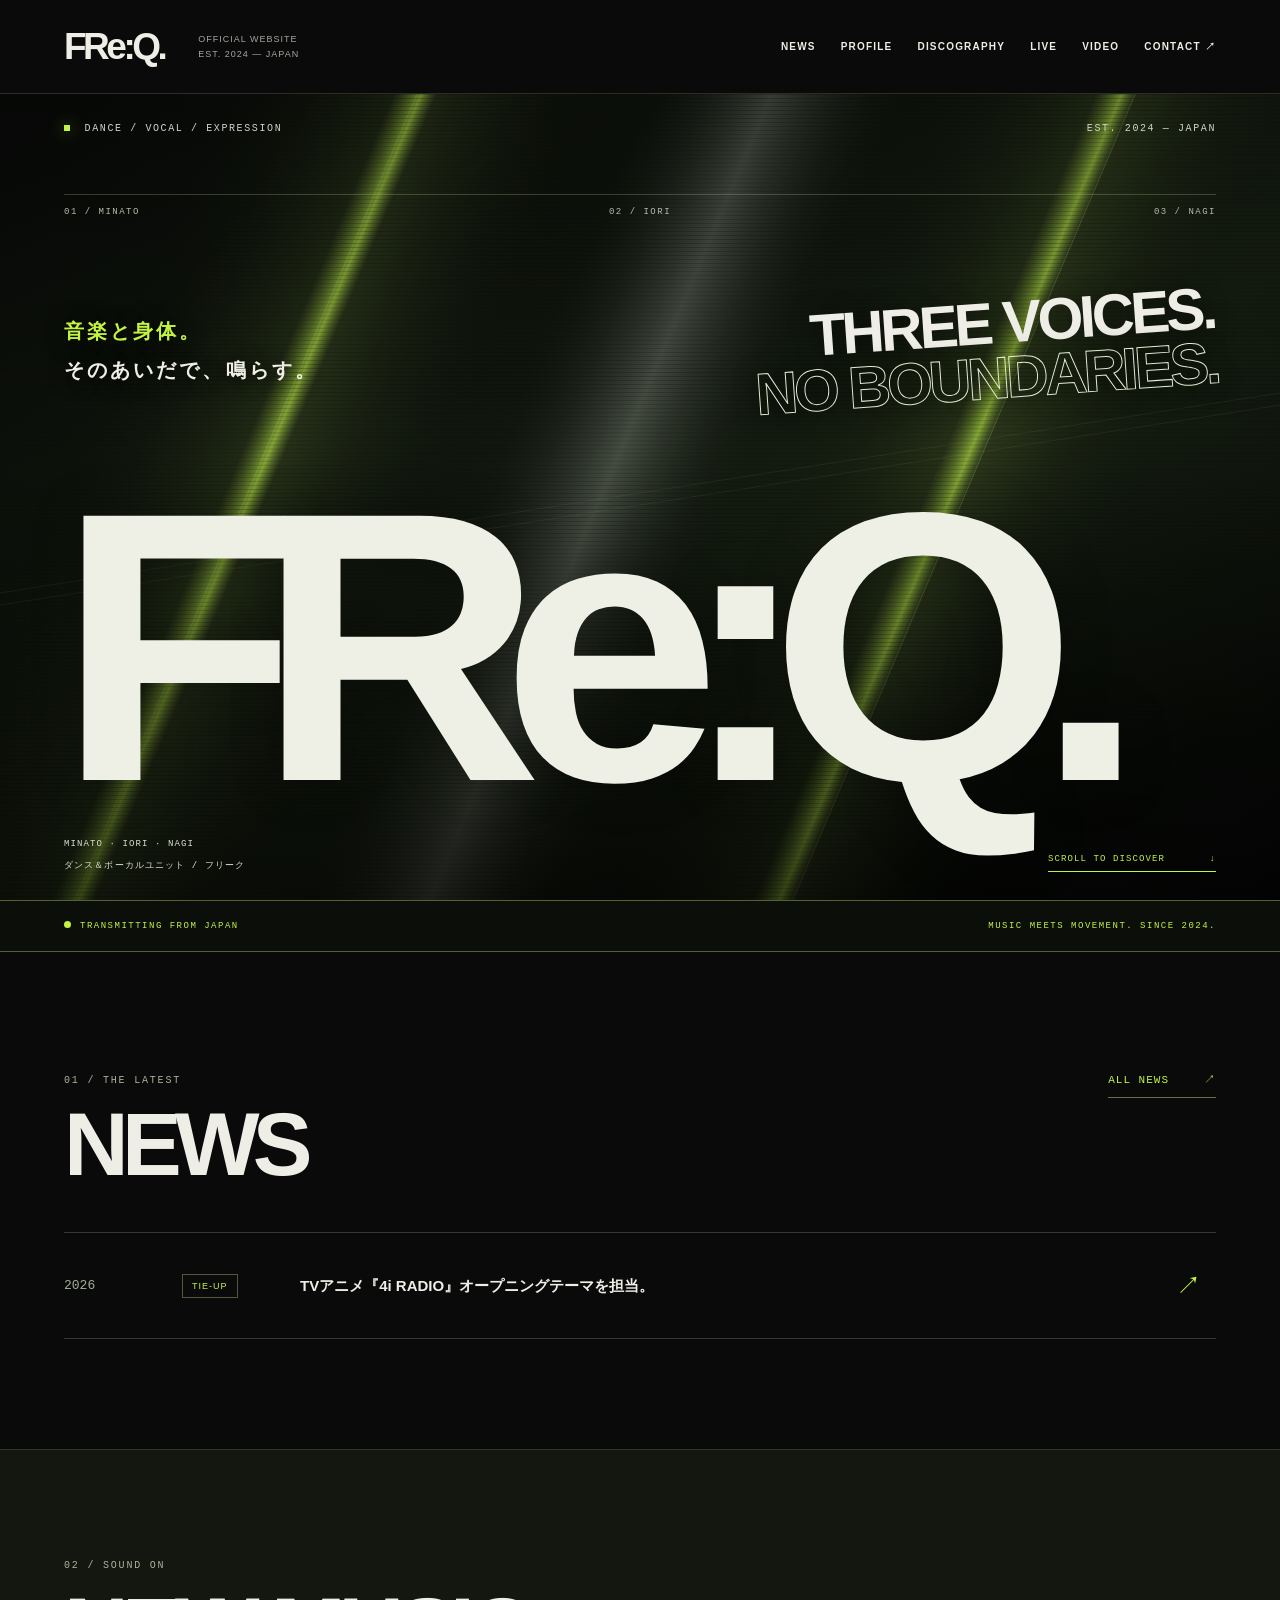
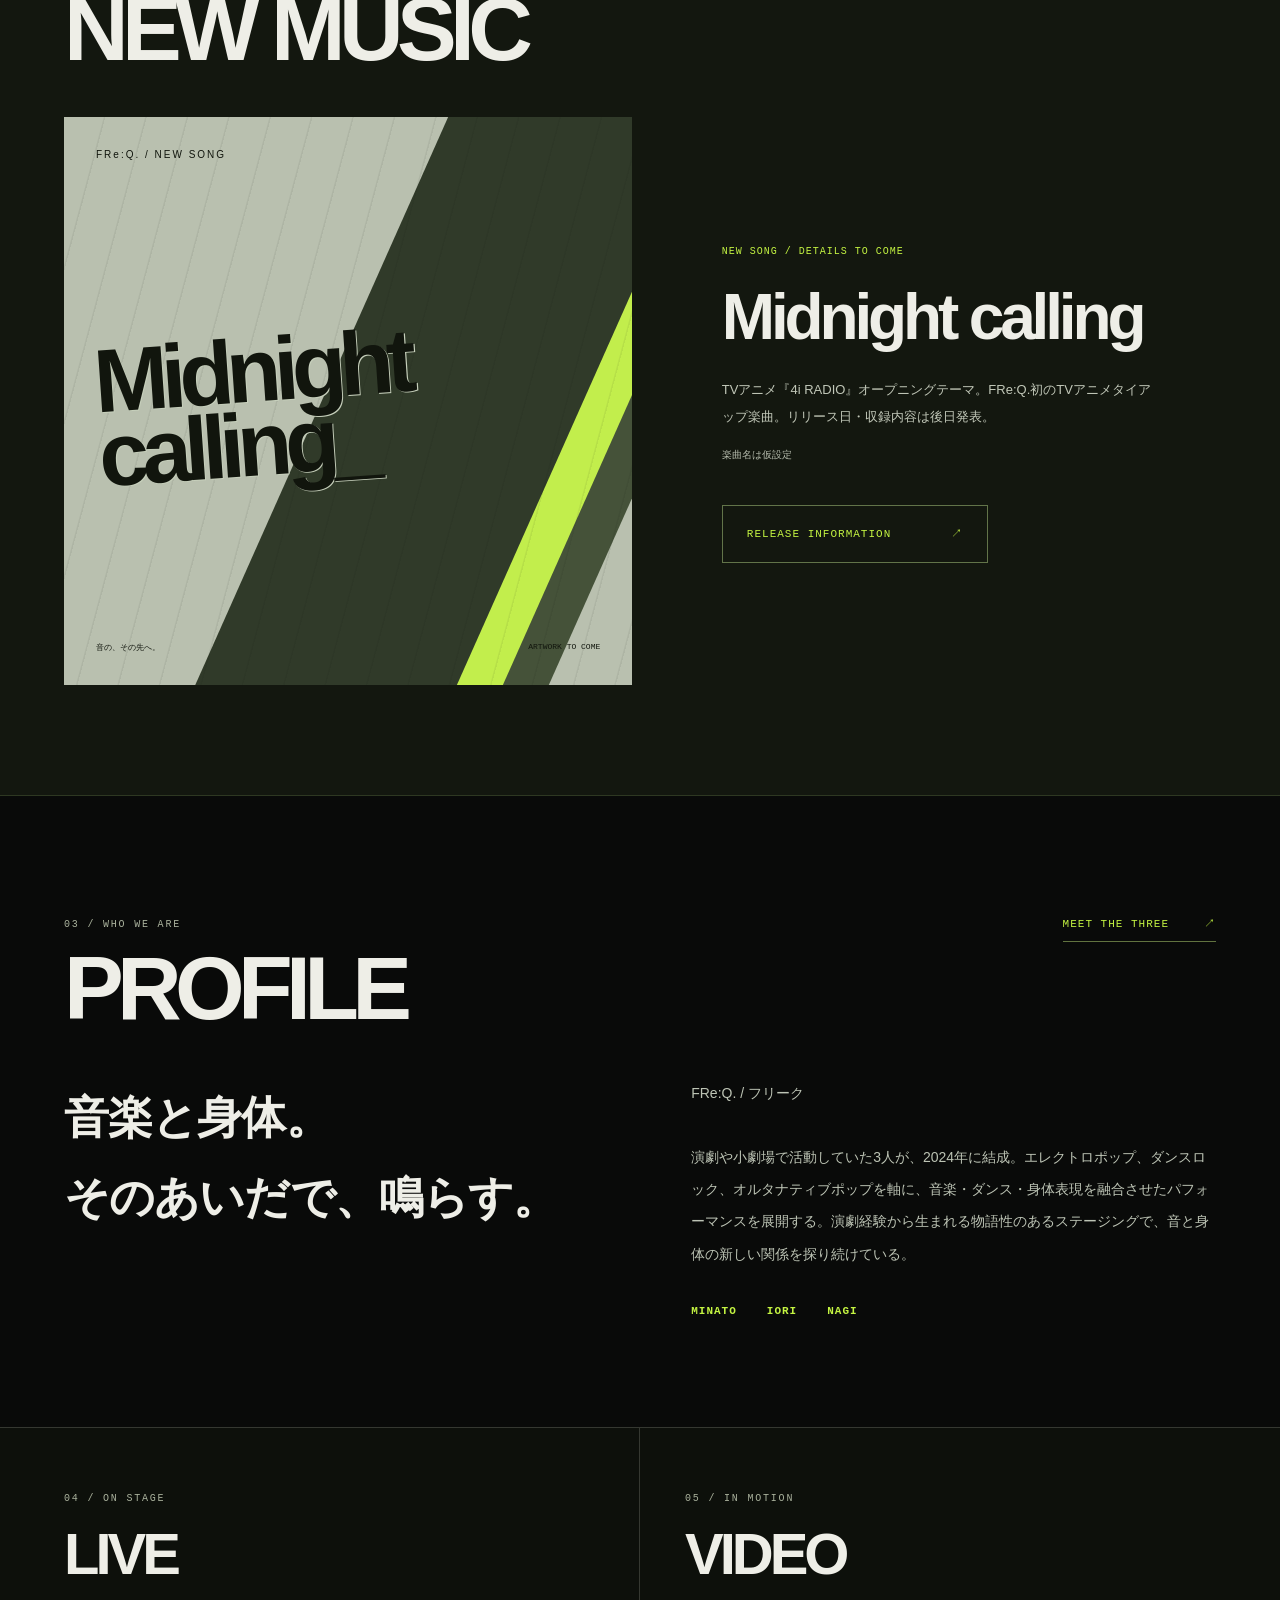
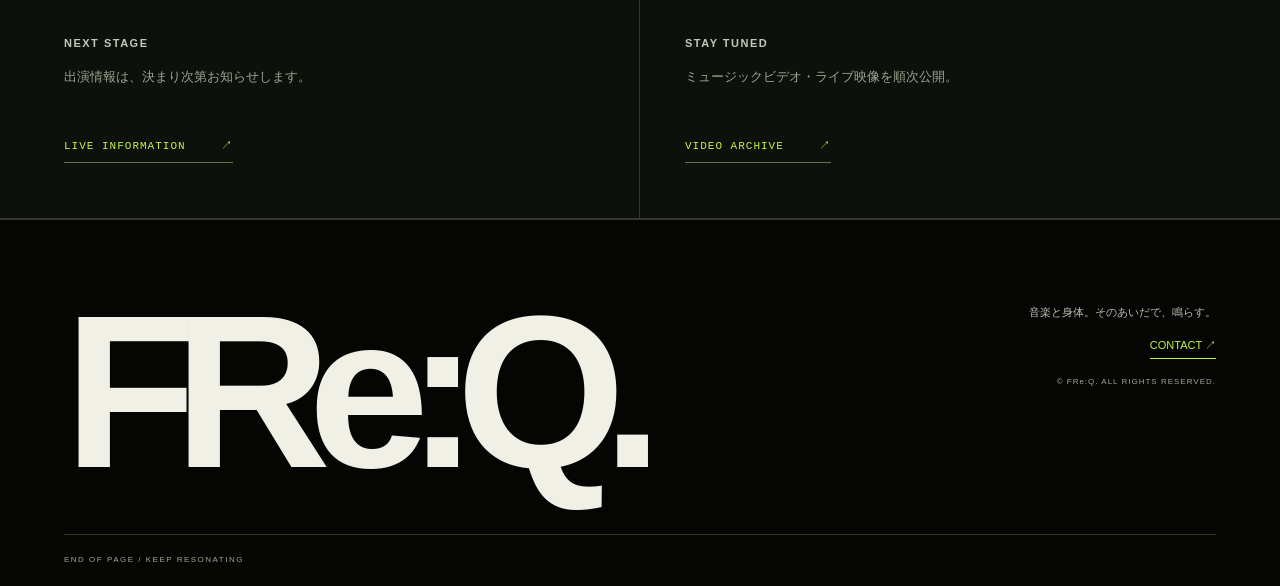
==== index.html @ a450d1d3 "feat: build FRe:Q. dark theatrical artist website" ====
<!doctype html>
<html lang="ja"><head><meta charset="utf-8"><meta name="viewport" content="width=device-width,initial-scale=1"><title>FRe:Q. | Official Website</title><meta name="description" content="FRe:Q.（フリーク）公式サイト。音楽、ダンス、身体表現を横断する3人組ダンス＆ボーカルユニット。ニュース、プロフィール、作品、ライブ情報。"><meta property="og:type" content="website"><meta property="og:title" content="FRe:Q. | Official Website"><meta property="og:description" content="音楽と身体。そのあいだで、鳴らす。"><meta property="og:url" content="https://freq-official.github.io/"><meta property="og:image" content="https://freq-official.github.io/assets/ogp.png"><meta name="twitter:card" content="summary_large_image"><meta name="theme-color" content="#090a09"><link rel="canonical" href="https://freq-official.github.io/"><link rel="icon" href="assets/favicon.svg" type="image/svg+xml"><link rel="stylesheet" href="style.css"><script type="application/ld+json">{"@context":"https://schema.org","@type":"MusicGroup","name":"FRe:Q.","alternateName":"フリーク","url":"https://freq-official.github.io/","foundingDate":"2024","genre":["Electropop","Dance rock","Alternative pop"],"member":[{"@type":"Person","name":"如月湊"},{"@type":"Person","name":"氷室伊織"},{"@type":"Person","name":"藤井凪"}]}</script></head>
<body><a class="skip" href="#main">本文へ移動</a><header class="header"><a class="brand" href="index.html" aria-label="FRe:Q. トップ">FRe:Q.</a><span class="header-note">OFFICIAL WEBSITE<br>EST. 2024 — JAPAN</span><button class="menu-toggle" aria-expanded="false" aria-controls="navigation">MENU <span>＋</span></button><nav id="navigation" aria-label="メインナビゲーション"><a href="news.html">NEWS</a><a href="profile.html">PROFILE</a><a href="discography.html">DISCOGRAPHY</a><a href="live.html">LIVE</a><a href="video.html">VIDEO</a><a href="contact.html">CONTACT ↗</a></nav></header><main id="main" tabindex="-1"><div class="reveal"><section class="hero" aria-labelledby="hero-title"><img class="hero-art" src="assets/frequency.svg" alt=""><div class="hero-top"><span><i class="live-dot"></i> DANCE / VOCAL / EXPRESSION</span><span>EST. 2024 — JAPAN</span></div><div class="stage-index" aria-hidden="true"><span>01 / MINATO</span><span>02 / IORI</span><span>03 / NAGI</span></div><h1 class="hero-copy" id="hero-title"><span>音楽と身体。</span><br>そのあいだで、鳴らす。</h1><p class="hero-manifesto" aria-hidden="true">THREE VOICES.<br><em>NO BOUNDARIES.</em></p><div class="hero-bottom"><span class="hero-logo" aria-label="FRe:Q.">FRe:Q.</span><div class="hero-caption"><span>MINATO · IORI · NAGI<br><br>ダンス＆ボーカルユニット / フリーク</span><a href="#home-news">SCROLL TO DISCOVER <i>↓</i></a></div></div></section><div class="signal-bar"><span><i class="dot"></i>TRANSMITTING FROM JAPAN</span><span>MUSIC MEETS MOVEMENT. SINCE 2024.</span></div><section class="section" id="home-news"><div class="section-head"><div><span class="kicker">01 / THE LATEST</span><h2>NEWS</h2></div><a class="text-link" href="news.html">ALL NEWS<span>↗</span></a></div><button class="news-row" data-news="first-anime-theme"><span class="date">2026</span><span class="tag">TIE-UP</span><span class="news-title">TVアニメ『4i RADIO』オープニングテーマを担当。</span><span class="arrow" aria-hidden="true">↗</span></button></section><section class="section release-section"><div class="section-head"><div><span class="kicker">02 / SOUND ON</span><h2>NEW MUSIC</h2></div></div><div class="release-grid"><div class="cover"><span class="art-label">FRe:Q. / NEW SONG</span><i class="cover-orbit" aria-hidden="true"></i><span class="cover-word">Midnight<br>calling<span aria-hidden="true">_</span></span><span class="cover-bottom"><span>音の、その先へ。</span><span>ARTWORK TO COME</span></span></div><div class="release-info"><span class="status">NEW SONG / DETAILS TO COME</span><h3>Midnight calling</h3><p>TVアニメ『4i RADIO』オープニングテーマ。FRe:Q.初のTVアニメタイアップ楽曲。リリース日・収録内容は後日発表。</p><p class="note">楽曲名は仮設定</p><button class="outline-button" data-release="midnight-calling">RELEASE INFORMATION <span>↗</span></button></div></div></section><section class="section"><div class="section-head"><div><span class="kicker">03 / WHO WE ARE</span><h2>PROFILE</h2></div><a class="text-link" href="profile.html">MEET THE THREE<span>↗</span></a></div><div class="profile-intro"><p class="statement">音楽と身体。<br>そのあいだで、鳴らす。</p><div><p class="body-copy">FRe:Q. / フリーク<br><br>演劇や小劇場で活動していた3人が、2024年に結成。エレクトロポップ、ダンスロック、オルタナティブポップを軸に、音楽・ダンス・身体表現を融合させたパフォーマンスを展開する。演劇経験から生まれる物語性のあるステージングで、音と身体の新しい関係を探り続けている。</p><div class="members-line"><span>MINATO</span><span>IORI</span><span>NAGI</span></div></div></div></section><section class="split-section"><div><span class="kicker">04 / ON STAGE</span><h2>LIVE</h2><div class="empty"><strong>NEXT STAGE</strong>出演情報は、決まり次第お知らせします。</div><a class="text-link" href="live.html">LIVE INFORMATION<span>↗</span></a></div><div><span class="kicker">05 / IN MOTION</span><h2>VIDEO</h2><div class="empty"><strong>STAY TUNED</strong>ミュージックビデオ・ライブ映像を順次公開。</div><a class="text-link" href="video.html">VIDEO ARCHIVE<span>↗</span></a></div></section></div></main><footer><a class="footer-logo" href="index.html">FRe:Q.</a><div class="footer-right"><p>音楽と身体。そのあいだで、鳴らす。</p><a href="contact.html">CONTACT ↗</a><small>© FRe:Q. ALL RIGHTS RESERVED.</small></div><span class="footer-end">END OF PAGE / KEEP RESONATING</span></footer><dialog id="detail" aria-labelledby="detail-heading"><button class="dialog-close" aria-label="閉じる">CLOSE ×</button><div id="detail-body"></div></dialog><script src="content.js"></script><script src="app.js"></script></body></html>
---- style.css ----
:root{--paper:#090a09;--ink:#eeeee7;--acid:#c4f442;--muted:#a4a79d;--line:#353831;--pad:clamp(22px,5vw,88px)}*{box-sizing:border-box}html{scroll-behavior:smooth}body{margin:0;background:var(--paper);color:var(--ink);font-family:Arial,'Helvetica Neue','Noto Sans JP',sans-serif;-webkit-font-smoothing:antialiased}a{color:inherit;text-decoration:none}button{font:inherit;color:inherit;cursor:pointer;border-radius:0}button:focus-visible,a:focus-visible{outline:3px solid #c4f442;outline-offset:5px}::selection{background:var(--acid);color:var(--ink)}.skip{position:fixed;top:-100px;left:12px;z-index:99;padding:15px;background:var(--acid)}.skip:focus{top:10px}.header{height:110px;padding:0 var(--pad);display:flex;align-items:center;gap:34px;border-bottom:1px solid var(--line);position:relative;z-index:10}.brand{font-size:34px;font-weight:900;letter-spacing:-3px}.header-note{font-size:9px;line-height:1.6;letter-spacing:1px}nav{margin-left:auto;display:flex;gap:25px;align-items:center}nav a{font-size:11px;font-weight:700;letter-spacing:.6px;padding:12px 0;position:relative}nav a:after{content:'';position:absolute;bottom:3px;left:0;height:3px;width:0;background:var(--ink);transition:width .2s}nav a:hover:after,nav a[aria-current=page]:after{width:100%}.menu-toggle{display:none}.hero{position:relative;min-height:690px;height:calc(100svh - 110px);max-height:1050px;overflow:hidden;background:#dce0d2}.hero-art{position:absolute;width:100%;height:100%;object-fit:cover}.hero-top{position:absolute;inset:30px var(--pad) auto;display:flex;justify-content:space-between;font-size:10px;font-weight:bold;letter-spacing:1.6px;z-index:1}.hero-copy{position:absolute;left:var(--pad);top:20%;font-size:clamp(20px,2.5vw,38px);line-height:1.7;letter-spacing:.13em;margin:0;font-weight:500;z-index:1}.hero-bottom{position:absolute;bottom:24px;left:var(--pad);right:var(--pad);z-index:1}.hero-logo{font-size:clamp(110px,23vw,390px);letter-spacing:-.095em;line-height:.8;font-weight:900;display:block;margin-left:-.018em}.hero-caption{display:flex;justify-content:space-between;align-items:end;margin-top:35px;font-size:10px;letter-spacing:1.5px}.hero-caption a{border-bottom:1px solid;padding-bottom:7px}.hero-caption i{font-style:normal;margin-left:38px}.signal-bar{padding:17px var(--pad);display:flex;justify-content:space-between;font-size:10px;font-weight:700;letter-spacing:1.4px;background:var(--acid);border-top:1px solid var(--ink);border-bottom:1px solid var(--ink)}.dot{display:inline-block;width:7px;height:7px;border-radius:50%;background:var(--ink);margin-right:9px}.section{padding:100px var(--pad)}.section-head{display:flex;justify-content:space-between;align-items:baseline;margin-bottom:45px;gap:20px}.kicker{display:block;font-size:10px;letter-spacing:1.5px;margin-bottom:16px}.section-head h2,.page-title{font-size:clamp(50px,8vw,112px);letter-spacing:-.065em;line-height:.95;margin:0;font-weight:800}.section-head h2{font-size:clamp(48px,5.8vw,80px)}.text-link{font-size:11px;font-weight:bold;letter-spacing:1px;border-bottom:1px solid;padding:10px 0}.text-link span{margin-left:35px}.news-row{border-top:1px solid var(--line);display:grid;grid-template-columns:100px 100px 1fr 40px;gap:18px;align-items:center;padding:30px 0;width:100%;background:none;text-align:left;border-right:0;border-left:0;border-bottom:0;transition:padding .2s}.news-row:last-child{border-bottom:1px solid var(--line)}.news-row:hover{padding-left:12px}.date{font-family:monospace;font-size:13px}.tag{font-size:9px;letter-spacing:1px;border:1px solid var(--line);padding:6px 9px;width:fit-content}.news-title{font-size:15px;line-height:1.8}.arrow{font-size:25px;font-weight:400}.release-section{background:var(--ink);color:var(--paper)}.release-grid{display:grid;grid-template-columns:1fr 1fr;gap:8vw;align-items:center}.cover{aspect-ratio:1;overflow:hidden;position:relative;background:var(--acid);color:var(--ink);display:flex;flex-direction:column;justify-content:space-between;padding:28px}.cover img{width:100%;height:100%;object-fit:cover;position:absolute;inset:0}.cover .art-label{font-size:10px;letter-spacing:2px;z-index:1}.cover-word{font-size:clamp(45px,7vw,110px);font-weight:bold;line-height:.83;letter-spacing:-.07em;z-index:1}.cover-bottom{display:flex;justify-content:space-between;font-size:10px;z-index:1}.cover-orbit{position:absolute;width:85%;height:85%;border:1px solid;left:25%;top:15%;border-radius:50%;box-shadow:0 0 0 16px var(--acid),0 0 0 17px var(--ink),0 0 0 33px var(--acid),0 0 0 34px var(--ink),0 0 0 50px var(--acid),0 0 0 51px var(--ink);transform:rotate(-30deg) scaleX(.55)}.release-info h3{font-size:clamp(35px,4vw,65px);font-weight:500;letter-spacing:-.05em;margin:27px 0}.release-info p{font-size:13px;line-height:2.1;max-width:440px}.release-info .status{font-family:monospace;font-size:10px;letter-spacing:1px;color:var(--acid)}.release-info .note{font-size:10px;color:#b6bcad}.outline-button{display:inline-flex;align-items:center;justify-content:space-between;gap:60px;border:1px solid currentColor;background:none;padding:20px 24px;margin-top:30px;font-size:11px;letter-spacing:1px;transition:background .2s,color .2s}.outline-button:hover{background:var(--acid);color:var(--ink)}.profile-intro{display:grid;grid-template-columns:1fr 1fr;gap:8vw;align-items:start}.profile-intro .statement{font-size:clamp(28px,3vw,47px);line-height:1.8;letter-spacing:.06em;margin:0}.body-copy{font-size:14px;line-height:2.3;margin:0}.members-line{display:flex;gap:30px;flex-wrap:wrap;margin-top:35px;font-size:11px;font-weight:bold;letter-spacing:1px}.split-section{display:grid;grid-template-columns:1fr 1fr;padding:0 var(--pad);border-top:1px solid var(--line);border-bottom:1px solid var(--line)}.split-section>div{padding:65px 0}.split-section>div:first-child{border-right:1px solid var(--line);padding-right:45px}.split-section>div:last-child{padding-left:45px}.split-section h2{font-size:45px;letter-spacing:-2px;margin:0}.empty{padding:45px 0;color:var(--muted);font-size:13px;line-height:2}.empty strong{font-size:11px;letter-spacing:1.5px;display:block;color:var(--ink);margin-bottom:10px}.page{padding:65px var(--pad) 110px;min-height:65vh}.page-heading{border-bottom:1px solid var(--ink);padding-bottom:45px;margin-bottom:50px}.page-heading .kicker{margin-bottom:27px}.page-heading p{font-size:12px;margin:25px 0 0;color:var(--muted)}.filters{display:flex;gap:10px;flex-wrap:wrap;margin-bottom:35px}.filter{background:none;border:1px solid var(--line);font-size:10px;padding:10px 20px;letter-spacing:1px}.filter[aria-pressed=true]{background:var(--ink);color:var(--paper);border-color:var(--ink)}.member-grid{display:grid;grid-template-columns:repeat(3,1fr);gap:25px;margin-top:70px}.portrait{aspect-ratio:3/4;background:#d2d6c9;position:relative;overflow:hidden}.portrait img{width:100%;height:100%;object-fit:cover}.portrait:before{content:'';position:absolute;inset:15% -45%;border:1px solid #7f8970;border-radius:50%;transform:rotate(-35deg);box-shadow:0 0 0 20px #d2d6c9,0 0 0 21px #7f8970,0 0 0 40px #d2d6c9,0 0 0 41px #7f8970,0 0 0 60px #d2d6c9,0 0 0 61px #7f8970}.portrait.has-image:before{display:none}.portrait .number{position:absolute;top:20px;left:20px;font-size:10px}.portrait .initial{position:absolute;bottom:-.05em;left:10px;font-size:clamp(100px,18vw,260px);line-height:.9;font-weight:900;letter-spacing:-.12em}.portrait small{position:absolute;right:15px;top:20px;writing-mode:vertical-rl;letter-spacing:2px;font-size:9px}.member:nth-child(2) .portrait{background:#cbc9bf}.member:nth-child(3) .portrait{background:#c8e39e}.member h2{font-size:34px;letter-spacing:-1px;margin:25px 0 10px}.member h2 span{display:block;font-size:15px;letter-spacing:.1em;font-weight:400;margin-top:9px}.member .role{font-size:9px;letter-spacing:1px;min-height:24px}.member p{font-size:12px;line-height:2}.works{display:grid;grid-template-columns:repeat(3,1fr);gap:30px}.work-card{background:none;border:0;padding:0;text-align:left}.work-card .cover-word{font-size:clamp(35px,4vw,65px)}.work-card h2{font-size:24px;letter-spacing:-1px}.work-card>p{font-size:10px;line-height:1.8;letter-spacing:1px}.contact-panel{display:grid;grid-template-columns:1fr 1fr;gap:60px;padding:20px 0 65px}.contact-panel h2{font-size:clamp(28px,4vw,55px);font-weight:400;line-height:1.6;margin:0}.contact-panel p{font-size:14px;line-height:2.2}.contact-status{border-top:1px solid var(--line);margin-top:30px;padding-top:25px}.contact-status small{font-size:11px;color:var(--muted)}footer{padding:65px var(--pad) 25px;display:flex;justify-content:space-between;flex-wrap:wrap;gap:55px;background:var(--ink);color:var(--paper)}.footer-logo{font-size:clamp(65px,10vw,150px);line-height:.8;font-weight:900;letter-spacing:-.09em}.footer-right{display:flex;flex-direction:column;align-items:flex-end;font-size:11px;gap:18px}.footer-right p{margin:0}.footer-right a{border-bottom:1px solid;padding-bottom:5px}.footer-right small{font-size:8px;letter-spacing:1px;color:#a6ad9b}.footer-end{width:100%;font-size:8px;letter-spacing:1.5px;border-top:1px solid #41473b;padding-top:20px;color:#a6ad9b}dialog{width:min(750px,calc(100% - 35px));max-height:85svh;border:0;background:var(--paper);padding:50px;color:var(--ink)}dialog::backdrop{background:#111a;backdrop-filter:blur(8px)}.dialog-close{display:block;margin:0 0 50px auto;background:none;border:0;font-size:12px;padding:10px}.detail-title{font-size:clamp(26px,4vw,48px);line-height:1.5;letter-spacing:-.035em}.detail-copy{font-size:14px;line-height:2.3;white-space:pre-line}.dialog-meta{display:flex;gap:20px;align-items:center}.video-frame{width:100%;aspect-ratio:16/9;border:0}.reveal{animation:appear .65s ease both}@keyframes appear{from{opacity:0;transform:translateY(15px)}to{opacity:1;transform:none}}@media(max-width:1050px){.header-note{display:none}nav{gap:18px}.header{gap:20px}.hero{min-height:620px}}@media(max-width:760px){.header{height:80px}.brand{font-size:30px}.menu-toggle{display:flex;margin-left:auto;align-items:center;gap:25px;background:none;border:0;font-size:10px;letter-spacing:1px;padding:15px 0}.menu-toggle span{font-size:24px}nav{display:none;position:absolute;top:80px;left:0;right:0;background:var(--paper);padding:25px var(--pad) 35px;border-bottom:1px solid;flex-direction:column;align-items:stretch;gap:0}nav.open{display:flex}nav a{font-size:22px;padding:17px 0}.hero{height:calc(88svh - 80px);min-height:550px;max-height:850px}.hero-top{top:22px;font-size:8px;letter-spacing:1px}.hero-copy{top:19%;font-size:24px}.hero-logo{font-size:25vw}.hero-bottom{bottom:27px}.hero-caption{margin-top:28px;font-size:8px;letter-spacing:1px}.hero-caption i{margin-left:12px}.hero-art{width:150%;left:-35%}.signal-bar{font-size:8px;gap:15px;line-height:1.5}.section{padding:65px var(--pad)}.section-head{margin-bottom:30px}.text-link{font-size:9px}.text-link span{margin-left:15px}.news-row{grid-template-columns:65px 1fr 20px;gap:12px;padding:23px 0}.news-title{grid-column:1/3;grid-row:2;font-size:13px}.news-row .arrow{grid-column:3;grid-row:1/3}.tag{font-size:8px}.release-grid,.profile-intro,.contact-panel{grid-template-columns:1fr;gap:35px}.release-info h3{font-size:42px}.cover-word{font-size:18vw}.profile-intro .statement{font-size:28px}.body-copy{font-size:13px}.split-section{grid-template-columns:1fr}.split-section>div:first-child{border-right:0;border-bottom:1px solid var(--line);padding-right:0}.split-section>div:last-child{padding-left:0}.split-section>div{padding:42px 0}.split-section h2{font-size:40px}.empty{padding:30px 0}.page{padding-top:45px;padding-bottom:70px}.page-heading{padding-bottom:32px;margin-bottom:35px}.page-title{font-size:clamp(43px,11vw,80px)}.member-grid{grid-template-columns:1fr;gap:45px;margin-top:45px}.portrait{aspect-ratio:4/3}.portrait .initial{font-size:55vw}.member h2{margin-top:20px}.works{grid-template-columns:1fr}.work-card .cover-word{font-size:19vw}.contact-panel{gap:25px}.footer-right{align-items:flex-start;width:100%}footer{gap:35px;padding-top:45px}.footer-logo{font-size:90px}dialog{padding:25px}.dialog-close{margin-bottom:25px}.filters{gap:7px}.filter{padding:10px 13px;font-size:9px}}@media(prefers-reduced-motion:reduce){html{scroll-behavior:auto}*,*:before,*:after{animation:none!important;transition:none!important}}

/* FRe:Q. / STAGE DIRECTION 02 — BLACKOUT */
body{background:#090a09}::selection{background:var(--acid);color:#0b0d09}.header{height:94px;background:#090a09;border-color:#2b2e27}.brand{font-size:37px;letter-spacing:-3.5px}.header-note{color:#a4a79d}nav a{font-size:10px;letter-spacing:1.2px}nav a:after{background:var(--acid)}nav a:hover{color:var(--acid)}.hero{height:calc(100svh - 94px);min-height:730px;max-height:1100px;background:#080a08;isolation:isolate}.hero:after{content:'';position:absolute;inset:0;z-index:0;pointer-events:none;background:linear-gradient(180deg,#0003 0%,transparent 45%,#0009 100%)}.hero-art{object-position:center;opacity:.95}.hero-top{top:29px;color:#d1d5ca;font-family:monospace;font-size:10px;font-weight:400}.live-dot{display:inline-block;width:6px;height:6px;background:var(--acid);margin-right:7px;box-shadow:0 0 15px #c4f44288}.stage-index{position:absolute;inset:100px var(--pad) auto;display:grid;grid-template-columns:repeat(3,1fr);font:9px monospace;letter-spacing:1.5px;color:#b4bbab;z-index:1}.stage-index span{border-top:1px solid #c1cf9d40;padding-top:12px}.stage-index span:nth-child(2){text-align:center}.stage-index span:last-child{text-align:right}.hero-copy{top:27%;font-size:clamp(16px,1.6vw,26px);font-weight:700;letter-spacing:.15em;line-height:1.9;text-shadow:0 2px 20px #000}.hero-copy span{color:var(--acid)}.hero-manifesto{position:absolute;right:var(--pad);top:25%;margin:0;z-index:1;font-size:clamp(28px,4.6vw,75px);font-weight:900;line-height:.94;letter-spacing:-.065em;text-align:right;transform:rotate(-4deg);text-shadow:0 2px 25px #0007}.hero-manifesto em{font-style:normal;-webkit-text-stroke:1px #e4e9d2;color:transparent}.hero-bottom{bottom:28px}.hero-logo{font-family:Arial,'Helvetica Neue',sans-serif;font-size:clamp(130px,30vw,520px);font-weight:900;letter-spacing:-.105em;line-height:.78;transform:scaleX(1.03);transform-origin:left bottom;max-width:97%;color:#eef0e6;text-shadow:0 0 50px #0004}.hero-caption{margin-top:42px;color:#d9dfd0;font:9px monospace;letter-spacing:1.1px}.hero-caption a{color:var(--acid)}.signal-bar{background:#0c0f09;color:#c4f442;border-color:#536139;font:9px monospace;letter-spacing:1.5px;padding-top:20px;padding-bottom:20px}.signal-bar .dot{background:var(--acid)}.section{padding-top:110px;padding-bottom:110px}.kicker{font-family:monospace;color:#aab29d;letter-spacing:1.8px}.section-head h2,.page-title{font-weight:900;letter-spacing:-.075em}.section-head h2{font-size:clamp(55px,7vw,110px)}.text-link{font-family:monospace;font-weight:400;color:var(--acid);border-color:#61733f}.news-row{padding-top:36px;padding-bottom:36px}.news-row:hover{background:#14180f}.news-row .date{color:#a5ae9a}.tag{border-color:#4d5940;color:var(--acid)}.news-title{font-weight:600}.arrow{color:var(--acid)}.release-section{background:#13170f;color:var(--ink);border-top:1px solid #2e3822;border-bottom:1px solid #2e3822}.release-grid{grid-template-columns:1.15fr 1fr;gap:7vw}.cover{background:#b9c0af;color:#11150d;padding:32px}.cover:after{content:'';position:absolute;inset:0;background:repeating-linear-gradient(105deg,transparent 0 38px,#0a0e0910 39px 40px);pointer-events:none}.cover-orbit{border-radius:0;width:42%;height:150%;top:-20%;left:45%;border:0;background:#222c1b;box-shadow:42px 0 0 #c4f442,84px 0 0 #39472d;transform:rotate(24deg);opacity:.9}.cover-word{font-weight:900;letter-spacing:-.08em;transform:rotate(-4deg);text-shadow:1px 1px 0 #c6cfbb}.cover-bottom{font-family:monospace;font-size:8px}.release-info h3{font-weight:800;line-height:1;max-width:500px;font-size:clamp(46px,5vw,85px);letter-spacing:-.065em}.release-info p{color:#c1c7b8}.outline-button{font-family:monospace;color:var(--acid);border-color:#627449;min-height:58px}.outline-button:hover{background:var(--acid);color:#10150a}.profile-intro .statement{font-size:clamp(30px,3.5vw,55px);font-weight:800;letter-spacing:-.02em}.body-copy{color:#bdc4b5}.members-line{color:var(--acid);font-family:monospace}.split-section{background:#0d100b}.split-section h2{font-size:58px;font-weight:900;letter-spacing:-4px}.empty strong{color:#c2c8ba}.empty{color:#9ba591}.page{padding-top:75px}.page-heading{padding-bottom:60px;border-color:#4a5141}.page-title{font-size:clamp(60px,10vw,150px)}.page-heading p{color:#a5ae99}.filter{color:#a9b39e;border-color:#47503b;font-family:monospace;min-height:42px}.filter[aria-pressed=true]{background:var(--acid);color:#11160a;border-color:var(--acid)}.member-grid{gap:2px;margin-left:calc(-1 * var(--pad));margin-right:calc(-1 * var(--pad));margin-top:90px}.member{min-width:0}.portrait{background:#151a12!important;aspect-ratio:3/4}.portrait:before{inset:-30% 15%;border:0;border-radius:0;transform:rotate(23deg);background:linear-gradient(90deg,#1a2214,#9bad74 48%,#202b15);opacity:.65;box-shadow:70px 0 0 #3c4c2b50,-70px 0 0 #71845730}.member:nth-child(2) .portrait:before{filter:grayscale(1);transform:rotate(-15deg)}.member:nth-child(3) .portrait:before{background:linear-gradient(90deg,#111b0b,#b6ef3a 48%,#16210e);transform:rotate(37deg)}.portrait .initial{color:#edf0e0;font-weight:900;font-style:italic;font-size:clamp(120px,23vw,330px);left:10px;bottom:-.1em}.portrait .number,.portrait small{color:#c9d2bb;z-index:1;font-family:monospace}.member h2,.member>p{margin-left:clamp(22px,3vw,50px);margin-right:clamp(22px,3vw,50px)}.member h2{font-weight:900;font-size:44px;letter-spacing:-2px}.member h2 span{font-size:14px;color:#bdc6b1}.member .role{color:var(--acid);font-family:monospace;line-height:1.6}.member p{color:#aab59f}.contact-panel h2{font-weight:800;letter-spacing:-.045em}.contact-panel p{color:#bdc6b3}.contact-status{border-color:#424c35}footer{background:#050604;color:#f0f0e7;border-top:1px solid #343d2a;padding-top:85px}.footer-logo{font-size:clamp(90px,17vw,240px);font-weight:900;letter-spacing:-.105em}.footer-right p{color:#b7c1aa}.footer-right a{color:var(--acid)}.footer-end{border-color:#303a25}.footer-right small,.footer-end{color:#9eaa91}dialog{background:#13170f;color:#eef0e6;border:1px solid #52613c;box-shadow:0 25px 100px #000c}.dialog-close{color:var(--acid)}.detail-title{font-weight:800;letter-spacing:-.05em}.detail-copy{color:#c2ccb6}.skip{color:#11160a}.works .cover-word{font-size:clamp(40px,4.5vw,76px)}
@media(max-width:760px){.header{height:78px}.brand{font-size:32px}.hero{height:calc(92svh - 78px);min-height:650px;max-height:900px}.hero-art{width:100%;left:0;object-position:55% center}.hero-top{top:21px;font-size:7px;letter-spacing:.6px}.stage-index{top:77px;font-size:7px;letter-spacing:.5px}.hero-copy{top:24%;font-size:16px;line-height:1.9}.hero-manifesto{top:46%;right:var(--pad);font-size:36px}.hero-logo{font-size:31vw;line-height:.8}.hero-bottom{bottom:25px}.hero-caption{font-size:7px;margin-top:30px;letter-spacing:.5px;gap:12px}.hero-caption i{margin-left:7px}.signal-bar{font-size:7px;padding-top:17px;padding-bottom:17px;letter-spacing:.8px}.section{padding-top:75px;padding-bottom:75px}.section-head h2{font-size:56px}.release-grid{grid-template-columns:1fr;gap:40px}.release-section .cover{margin:0 calc(-1 * var(--pad));width:calc(100% + 2 * var(--pad))}.cover-word{font-size:23vw}.release-info h3{font-size:52px}.outline-button{width:100%;gap:20px}.profile-intro .statement{font-size:32px}.split-section h2{font-size:50px}.page{padding-top:50px}.page-title{font-size:clamp(44px,11vw,83px)}.page-heading{padding-bottom:40px}.member-grid{gap:45px;margin-top:55px}.portrait{aspect-ratio:4/5}.portrait .initial{font-size:68vw}.member h2{font-size:42px}.works .cover-word{font-size:22vw}.menu-toggle{color:#e8efdf}nav{top:78px;background:#0c1009;border-color:#53613e}nav a{font-size:25px;font-weight:800;border-bottom:1px solid #29321f}.footer-logo{font-size:30vw}footer{padding-top:60px}.filter{padding:12px 14px}}
.hero-art{animation:stage-drift 18s ease-in-out infinite alternate}.cover:has(img):after{display:none}@keyframes stage-drift{from{transform:scale(1.015) translateX(-.4%)}to{transform:scale(1.055) translateX(.4%)}}
@media(prefers-reduced-motion:reduce){.hero-art{animation:none}}
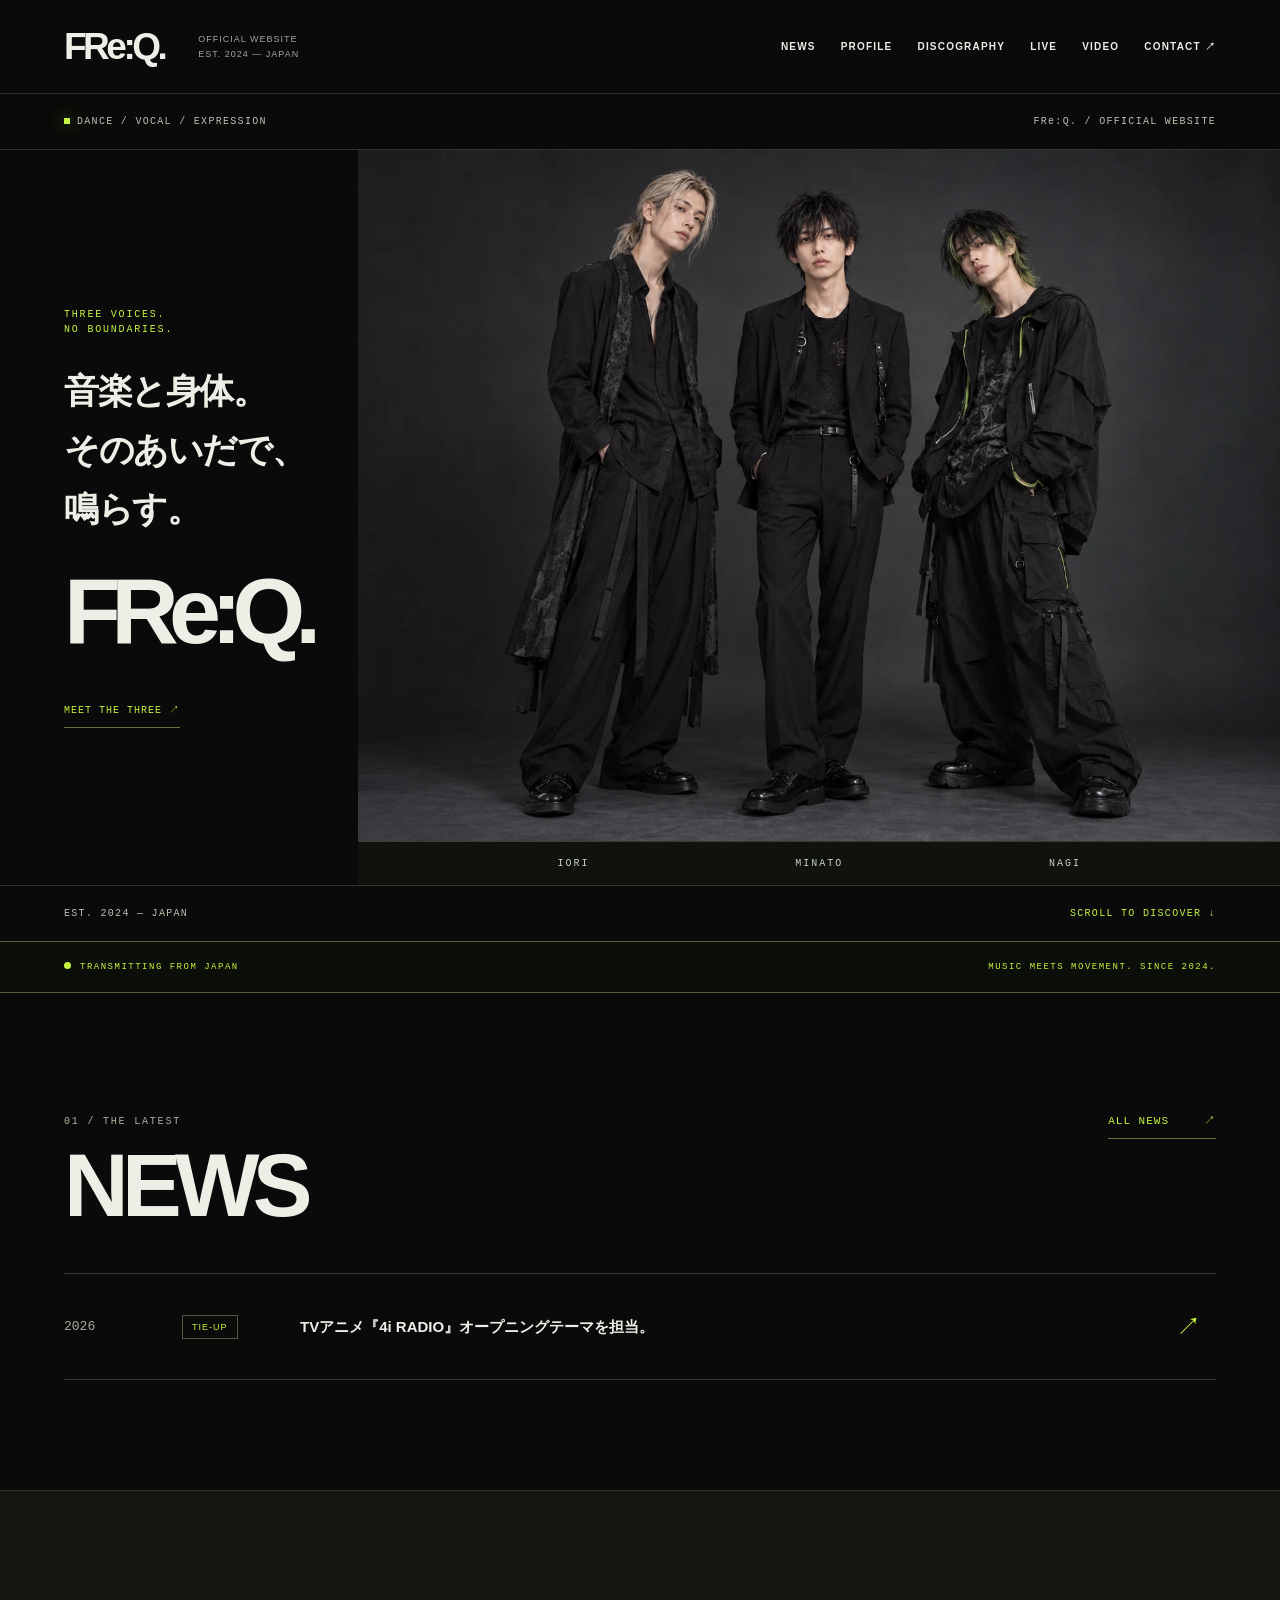
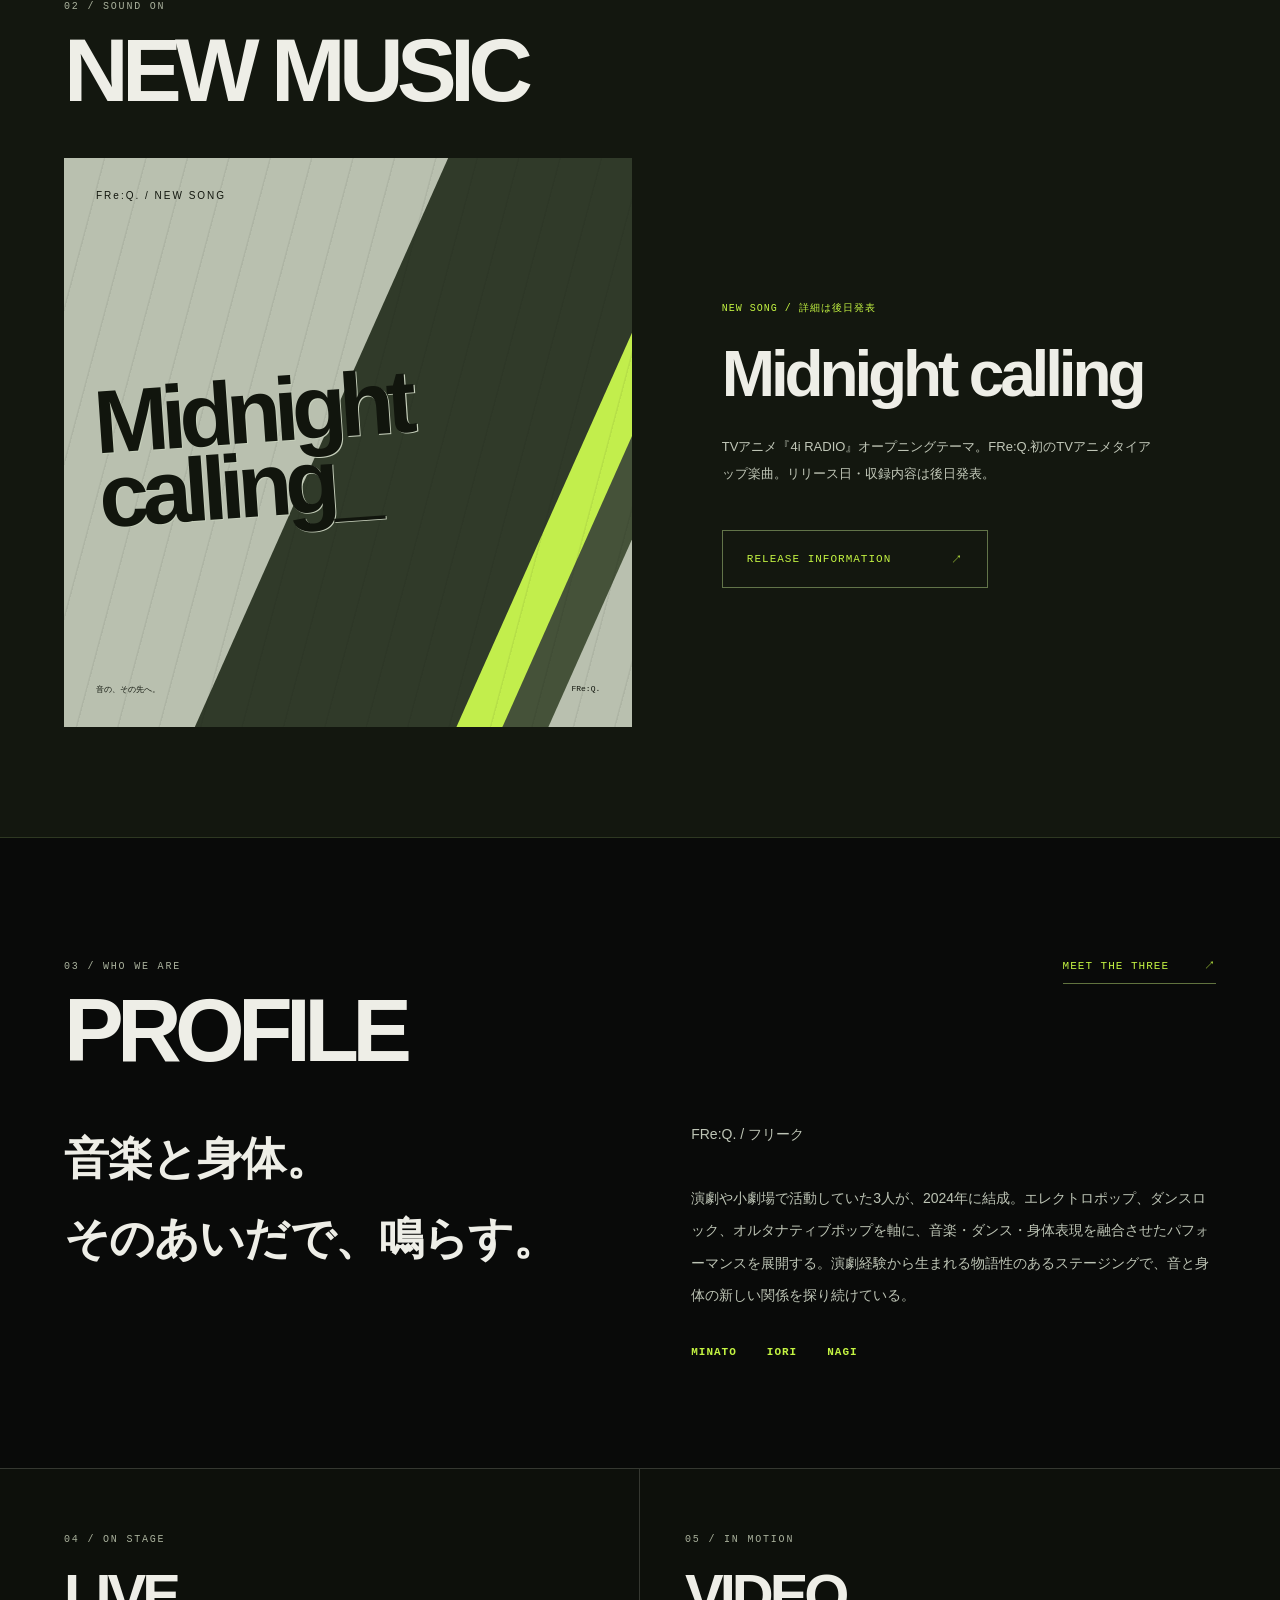
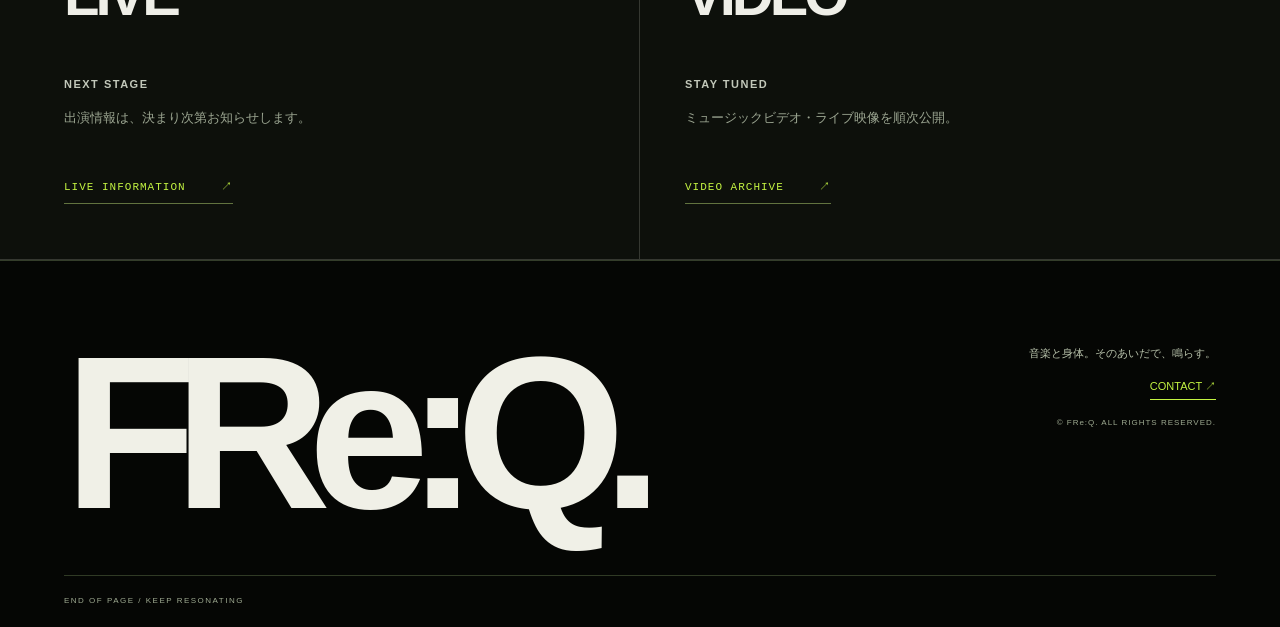
==== commit 66d1d147: "feat: add official artist photo and FRe:Q. name origin" ====
--- a/index.html
+++ b/index.html
@@ -1,3 +1,3 @@
 <!doctype html>
 <html lang="ja"><head><meta charset="utf-8"><meta name="viewport" content="width=device-width,initial-scale=1"><title>FRe:Q. | Official Website</title><meta name="description" content="FRe:Q.（フリーク）公式サイト。音楽、ダンス、身体表現を横断する3人組ダンス＆ボーカルユニット。ニュース、プロフィール、作品、ライブ情報。"><meta property="og:type" content="website"><meta property="og:title" content="FRe:Q. | Official Website"><meta property="og:description" content="音楽と身体。そのあいだで、鳴らす。"><meta property="og:url" content="https://freq-official.github.io/"><meta property="og:image" content="https://freq-official.github.io/assets/ogp.png"><meta name="twitter:card" content="summary_large_image"><meta name="theme-color" content="#090a09"><link rel="canonical" href="https://freq-official.github.io/"><link rel="icon" href="assets/favicon.svg" type="image/svg+xml"><link rel="stylesheet" href="style.css"><script type="application/ld+json">{"@context":"https://schema.org","@type":"MusicGroup","name":"FRe:Q.","alternateName":"フリーク","url":"https://freq-official.github.io/","foundingDate":"2024","genre":["Electropop","Dance rock","Alternative pop"],"member":[{"@type":"Person","name":"如月湊"},{"@type":"Person","name":"氷室伊織"},{"@type":"Person","name":"藤井凪"}]}</script></head>
-<body><a class="skip" href="#main">本文へ移動</a><header class="header"><a class="brand" href="index.html" aria-label="FRe:Q. トップ">FRe:Q.</a><span class="header-note">OFFICIAL WEBSITE<br>EST. 2024 — JAPAN</span><button class="menu-toggle" aria-expanded="false" aria-controls="navigation">MENU <span>＋</span></button><nav id="navigation" aria-label="メインナビゲーション"><a href="news.html">NEWS</a><a href="profile.html">PROFILE</a><a href="discography.html">DISCOGRAPHY</a><a href="live.html">LIVE</a><a href="video.html">VIDEO</a><a href="contact.html">CONTACT ↗</a></nav></header><main id="main" tabindex="-1"><div class="reveal"><section class="hero" aria-labelledby="hero-title"><img class="hero-art" src="assets/frequency.svg" alt=""><div class="hero-top"><span><i class="live-dot"></i> DANCE / VOCAL / EXPRESSION</span><span>EST. 2024 — JAPAN</span></div><div class="stage-index" aria-hidden="true"><span>01 / MINATO</span><span>02 / IORI</span><span>03 / NAGI</span></div><h1 class="hero-copy" id="hero-title"><span>音楽と身体。</span><br>そのあいだで、鳴らす。</h1><p class="hero-manifesto" aria-hidden="true">THREE VOICES.<br><em>NO BOUNDARIES.</em></p><div class="hero-bottom"><span class="hero-logo" aria-label="FRe:Q.">FRe:Q.</span><div class="hero-caption"><span>MINATO · IORI · NAGI<br><br>ダンス＆ボーカルユニット / フリーク</span><a href="#home-news">SCROLL TO DISCOVER <i>↓</i></a></div></div></section><div class="signal-bar"><span><i class="dot"></i>TRANSMITTING FROM JAPAN</span><span>MUSIC MEETS MOVEMENT. SINCE 2024.</span></div><section class="section" id="home-news"><div class="section-head"><div><span class="kicker">01 / THE LATEST</span><h2>NEWS</h2></div><a class="text-link" href="news.html">ALL NEWS<span>↗</span></a></div><button class="news-row" data-news="first-anime-theme"><span class="date">2026</span><span class="tag">TIE-UP</span><span class="news-title">TVアニメ『4i RADIO』オープニングテーマを担当。</span><span class="arrow" aria-hidden="true">↗</span></button></section><section class="section release-section"><div class="section-head"><div><span class="kicker">02 / SOUND ON</span><h2>NEW MUSIC</h2></div></div><div class="release-grid"><div class="cover"><span class="art-label">FRe:Q. / NEW SONG</span><i class="cover-orbit" aria-hidden="true"></i><span class="cover-word">Midnight<br>calling<span aria-hidden="true">_</span></span><span class="cover-bottom"><span>音の、その先へ。</span><span>ARTWORK TO COME</span></span></div><div class="release-info"><span class="status">NEW SONG / DETAILS TO COME</span><h3>Midnight calling</h3><p>TVアニメ『4i RADIO』オープニングテーマ。FRe:Q.初のTVアニメタイアップ楽曲。リリース日・収録内容は後日発表。</p><p class="note">楽曲名は仮設定</p><button class="outline-button" data-release="midnight-calling">RELEASE INFORMATION <span>↗</span></button></div></div></section><section class="section"><div class="section-head"><div><span class="kicker">03 / WHO WE ARE</span><h2>PROFILE</h2></div><a class="text-link" href="profile.html">MEET THE THREE<span>↗</span></a></div><div class="profile-intro"><p class="statement">音楽と身体。<br>そのあいだで、鳴らす。</p><div><p class="body-copy">FRe:Q. / フリーク<br><br>演劇や小劇場で活動していた3人が、2024年に結成。エレクトロポップ、ダンスロック、オルタナティブポップを軸に、音楽・ダンス・身体表現を融合させたパフォーマンスを展開する。演劇経験から生まれる物語性のあるステージングで、音と身体の新しい関係を探り続けている。</p><div class="members-line"><span>MINATO</span><span>IORI</span><span>NAGI</span></div></div></div></section><section class="split-section"><div><span class="kicker">04 / ON STAGE</span><h2>LIVE</h2><div class="empty"><strong>NEXT STAGE</strong>出演情報は、決まり次第お知らせします。</div><a class="text-link" href="live.html">LIVE INFORMATION<span>↗</span></a></div><div><span class="kicker">05 / IN MOTION</span><h2>VIDEO</h2><div class="empty"><strong>STAY TUNED</strong>ミュージックビデオ・ライブ映像を順次公開。</div><a class="text-link" href="video.html">VIDEO ARCHIVE<span>↗</span></a></div></section></div></main><footer><a class="footer-logo" href="index.html">FRe:Q.</a><div class="footer-right"><p>音楽と身体。そのあいだで、鳴らす。</p><a href="contact.html">CONTACT ↗</a><small>© FRe:Q. ALL RIGHTS RESERVED.</small></div><span class="footer-end">END OF PAGE / KEEP RESONATING</span></footer><dialog id="detail" aria-labelledby="detail-heading"><button class="dialog-close" aria-label="閉じる">CLOSE ×</button><div id="detail-body"></div></dialog><script src="content.js"></script><script src="app.js"></script></body></html>
+<body><a class="skip" href="#main">本文へ移動</a><header class="header"><a class="brand" href="index.html" aria-label="FRe:Q. トップ">FRe:Q.</a><span class="header-note">OFFICIAL WEBSITE<br>EST. 2024 — JAPAN</span><button class="menu-toggle" aria-expanded="false" aria-controls="navigation">MENU <span>＋</span></button><nav id="navigation" aria-label="メインナビゲーション"><a href="news.html">NEWS</a><a href="profile.html">PROFILE</a><a href="discography.html">DISCOGRAPHY</a><a href="live.html">LIVE</a><a href="video.html">VIDEO</a><a href="contact.html">CONTACT ↗</a></nav></header><main id="main" tabindex="-1"><div class="reveal"><section class="photo-hero" aria-labelledby="hero-title"><div class="photo-hero-meta"><span><i class="live-dot"></i>DANCE / VOCAL / EXPRESSION</span><span>FRe:Q. / OFFICIAL WEBSITE</span></div><div class="photo-hero-editorial"><span class="kicker">THREE VOICES.<br>NO BOUNDARIES.</span><h1 id="hero-title">音楽と身体。<br>そのあいだで、<br>鳴らす。</h1><span class="photo-wordmark">FRe:Q.</span><a class="text-link" href="profile.html">MEET THE THREE ↗</a></div><figure class="group-photo"><img src="assets/freq-group-1448.webp" srcset="assets/freq-group-768.webp 768w, assets/freq-group-1448.webp 1448w" sizes="(min-width: 900px) 72vw, 100vw" width="1448" height="1086" alt="FRe:Q. 第1弾集合アーティスト写真。左から氷室伊織、如月湊、藤井凪。" fetchpriority="high" loading="eager" decoding="async"><figcaption><span>IORI</span><span>MINATO</span><span>NAGI</span></figcaption></figure><div class="photo-hero-footer"><span>EST. 2024 — JAPAN</span><a href="#home-news">SCROLL TO DISCOVER ↓</a></div></section><div class="signal-bar"><span><i class="dot"></i>TRANSMITTING FROM JAPAN</span><span>MUSIC MEETS MOVEMENT. SINCE 2024.</span></div><section class="section" id="home-news"><div class="section-head"><div><span class="kicker">01 / THE LATEST</span><h2>NEWS</h2></div><a class="text-link" href="news.html">ALL NEWS<span>↗</span></a></div><button class="news-row" data-news="first-anime-theme"><span class="date">2026</span><span class="tag">TIE-UP</span><span class="news-title">TVアニメ『4i RADIO』オープニングテーマを担当。</span><span class="arrow" aria-hidden="true">↗</span></button></section><section class="section release-section"><div class="section-head"><div><span class="kicker">02 / SOUND ON</span><h2>NEW MUSIC</h2></div></div><div class="release-grid"><div class="cover"><span class="art-label">FRe:Q. / NEW SONG</span><i class="cover-orbit" aria-hidden="true"></i><span class="cover-word">Midnight<br>calling<span aria-hidden="true">_</span></span><span class="cover-bottom"><span>音の、その先へ。</span><span>FRe:Q.</span></span></div><div class="release-info"><span class="status">NEW SONG / 詳細は後日発表</span><h3>Midnight calling</h3><p>TVアニメ『4i RADIO』オープニングテーマ。FRe:Q.初のTVアニメタイアップ楽曲。リリース日・収録内容は後日発表。</p><p class="note"></p><button class="outline-button" data-release="midnight-calling">RELEASE INFORMATION <span>↗</span></button></div></div></section><section class="section"><div class="section-head"><div><span class="kicker">03 / WHO WE ARE</span><h2>PROFILE</h2></div><a class="text-link" href="profile.html">MEET THE THREE<span>↗</span></a></div><div class="profile-intro"><p class="statement">音楽と身体。<br>そのあいだで、鳴らす。</p><div><p class="body-copy">FRe:Q. / フリーク<br><br>演劇や小劇場で活動していた3人が、2024年に結成。エレクトロポップ、ダンスロック、オルタナティブポップを軸に、音楽・ダンス・身体表現を融合させたパフォーマンスを展開する。演劇経験から生まれる物語性のあるステージングで、音と身体の新しい関係を探り続けている。</p><div class="members-line"><span>MINATO</span><span>IORI</span><span>NAGI</span></div></div></div></section><section class="split-section"><div><span class="kicker">04 / ON STAGE</span><h2>LIVE</h2><div class="empty"><strong>NEXT STAGE</strong>出演情報は、決まり次第お知らせします。</div><a class="text-link" href="live.html">LIVE INFORMATION<span>↗</span></a></div><div><span class="kicker">05 / IN MOTION</span><h2>VIDEO</h2><div class="empty"><strong>STAY TUNED</strong>ミュージックビデオ・ライブ映像を順次公開。</div><a class="text-link" href="video.html">VIDEO ARCHIVE<span>↗</span></a></div></section></div></main><footer><a class="footer-logo" href="index.html">FRe:Q.</a><div class="footer-right"><p>音楽と身体。そのあいだで、鳴らす。</p><a href="contact.html">CONTACT ↗</a><small>© FRe:Q. ALL RIGHTS RESERVED.</small></div><span class="footer-end">END OF PAGE / KEEP RESONATING</span></footer><dialog id="detail" aria-labelledby="detail-heading"><button class="dialog-close" aria-label="閉じる">CLOSE ×</button><div id="detail-body"></div></dialog><script src="content.js"></script><script src="app.js"></script></body></html>
--- a/style.css
+++ b/style.css
@@ -5,3 +5,7 @@
 @media(max-width:760px){.header{height:78px}.brand{font-size:32px}.hero{height:calc(92svh - 78px);min-height:650px;max-height:900px}.hero-art{width:100%;left:0;object-position:55% center}.hero-top{top:21px;font-size:7px;letter-spacing:.6px}.stage-index{top:77px;font-size:7px;letter-spacing:.5px}.hero-copy{top:24%;font-size:16px;line-height:1.9}.hero-manifesto{top:46%;right:var(--pad);font-size:36px}.hero-logo{font-size:31vw;line-height:.8}.hero-bottom{bottom:25px}.hero-caption{font-size:7px;margin-top:30px;letter-spacing:.5px;gap:12px}.hero-caption i{margin-left:7px}.signal-bar{font-size:7px;padding-top:17px;padding-bottom:17px;letter-spacing:.8px}.section{padding-top:75px;padding-bottom:75px}.section-head h2{font-size:56px}.release-grid{grid-template-columns:1fr;gap:40px}.release-section .cover{margin:0 calc(-1 * var(--pad));width:calc(100% + 2 * var(--pad))}.cover-word{font-size:23vw}.release-info h3{font-size:52px}.outline-button{width:100%;gap:20px}.profile-intro .statement{font-size:32px}.split-section h2{font-size:50px}.page{padding-top:50px}.page-title{font-size:clamp(44px,11vw,83px)}.page-heading{padding-bottom:40px}.member-grid{gap:45px;margin-top:55px}.portrait{aspect-ratio:4/5}.portrait .initial{font-size:68vw}.member h2{font-size:42px}.works .cover-word{font-size:22vw}.menu-toggle{color:#e8efdf}nav{top:78px;background:#0c1009;border-color:#53613e}nav a{font-size:25px;font-weight:800;border-bottom:1px solid #29321f}.footer-logo{font-size:30vw}footer{padding-top:60px}.filter{padding:12px 14px}}
 .hero-art{animation:stage-drift 18s ease-in-out infinite alternate}.cover:has(img):after{display:none}@keyframes stage-drift{from{transform:scale(1.015) translateX(-.4%)}to{transform:scale(1.055) translateX(.4%)}}
 @media(prefers-reduced-motion:reduce){.hero-art{animation:none}}
+/* Official artist photography: retain the complete frame, never animate/crop people. */
+.photo-hero{display:grid;grid-template-columns:28% 72%;background:#090a09}.photo-hero-meta,.photo-hero-footer{grid-column:1/-1;display:flex;justify-content:space-between;gap:20px;padding:22px var(--pad);font:10px monospace;letter-spacing:1.3px;border-bottom:1px solid #30362a;color:#b8c1ae}.photo-hero-footer{border-top:1px solid #30362a;border-bottom:0}.photo-hero-footer a{color:var(--acid)}.photo-hero-editorial{padding:clamp(24px,4vw,65px) 18px clamp(24px,4vw,65px) var(--pad);display:flex;flex-direction:column;justify-content:center;align-items:flex-start;gap:25px;min-width:0}.photo-hero-editorial .kicker{line-height:1.5;color:var(--acid);margin:0}.photo-hero-editorial h1{font-size:clamp(21px,2.7vw,44px);font-weight:800;letter-spacing:-.04em;line-height:1.7;margin:0}.photo-wordmark{font-size:9vw;line-height:.9;font-weight:900;letter-spacing:-.105em;margin:5px 0 15px}.photo-hero .text-link{font-size:10px}.group-photo{margin:0;min-width:0;background:#151515}.group-photo img{display:block;width:100%;height:auto;object-fit:contain;animation:none;transform:none;filter:none}.group-photo figcaption{display:grid;grid-template-columns:repeat(3,1fr);text-align:center;padding:16px 10%;font:10px monospace;letter-spacing:2px;background:#10120e;color:#c8d0be;border-top:1px solid #383e31}.profile-page>.group-photo{margin:0 calc(-1 * var(--pad)) 80px}.profile-page .profile-intro{margin-top:70px}.name-origin{margin-top:110px;border-top:1px solid #3d4731;padding-top:75px}.name-origin .section-head h2{font-size:clamp(43px,6vw,88px)}.origin-intro{font-size:clamp(17px,2vw,25px);line-height:2;color:#d6decb;margin:0 0 50px}.origin-grid{display:grid;grid-template-columns:repeat(3,1fr);border-top:1px solid #35402b;border-bottom:1px solid #35402b}.origin-grid article{padding:35px 30px 30px 0;min-width:0}.origin-grid article+article{border-left:1px solid #35402b;padding-left:30px}.origin-symbol{font-size:clamp(50px,7vw,100px);letter-spacing:-.08em;font-weight:900;color:var(--acid);line-height:1}.origin-grid h3{font-size:20px;margin:25px 0 15px}.origin-grid p,.origin-outro{font-size:13px;line-height:2.2;color:#bac6ad}.origin-outro{margin-top:30px}.members-section{margin-top:100px}.members-heading{font-size:clamp(45px,6vw,80px);letter-spacing:-.07em;margin:0}.member-text{border-top:1px solid #3a442f;padding:30px 0}.members-section .member-grid{margin:35px 0 0;gap:40px}.member-number{font:12px monospace;color:var(--acid)}.member-text h3{font-size:clamp(30px,3.5vw,50px);font-weight:900;letter-spacing:-.05em;margin:22px 0}.member-text h3 span{display:block;font-size:14px;letter-spacing:.08em;color:#c8d3bb;margin-top:12px;font-weight:400}.member-text>p{margin-left:0;margin-right:0}.member-text .role{font-size:10px}
+@media(max-width:899px){.photo-hero{grid-template-columns:1fr}.photo-hero-meta{font-size:8px;letter-spacing:.5px;padding:18px var(--pad)}.photo-hero-editorial{padding:30px var(--pad);gap:20px;position:relative}.photo-hero-editorial .kicker{font-size:9px}.photo-hero-editorial h1{font-size:20px;line-height:1.6}.photo-hero-editorial h1 br:last-child{display:none}.photo-wordmark{font-size:29vw;margin:5px 0 0}.photo-hero-editorial .text-link{position:absolute;right:var(--pad);top:30px;font-size:9px}.group-photo figcaption{font-size:9px;padding:14px 10%;letter-spacing:1px}.photo-hero-footer{font-size:8px;padding:20px var(--pad);letter-spacing:.5px}.profile-page>.group-photo{margin-bottom:55px}.profile-page .profile-intro{margin-top:50px}.name-origin{margin-top:65px;padding-top:50px}.name-origin .section-head h2{font-size:43px}.origin-grid{grid-template-columns:1fr}.origin-grid article,.origin-grid article+article{border-left:0;padding:28px 0}.origin-grid article+article{border-top:1px solid #35402b}.origin-symbol{font-size:65px}.origin-grid h3{margin-top:18px}.origin-grid p{margin-bottom:0}.members-section{margin-top:65px}.members-section .member-grid{grid-template-columns:1fr;gap:8px}.member-text h3{font-size:42px}}
+@media(min-width:900px){.photo-wordmark{font-size:7.3vw}}
